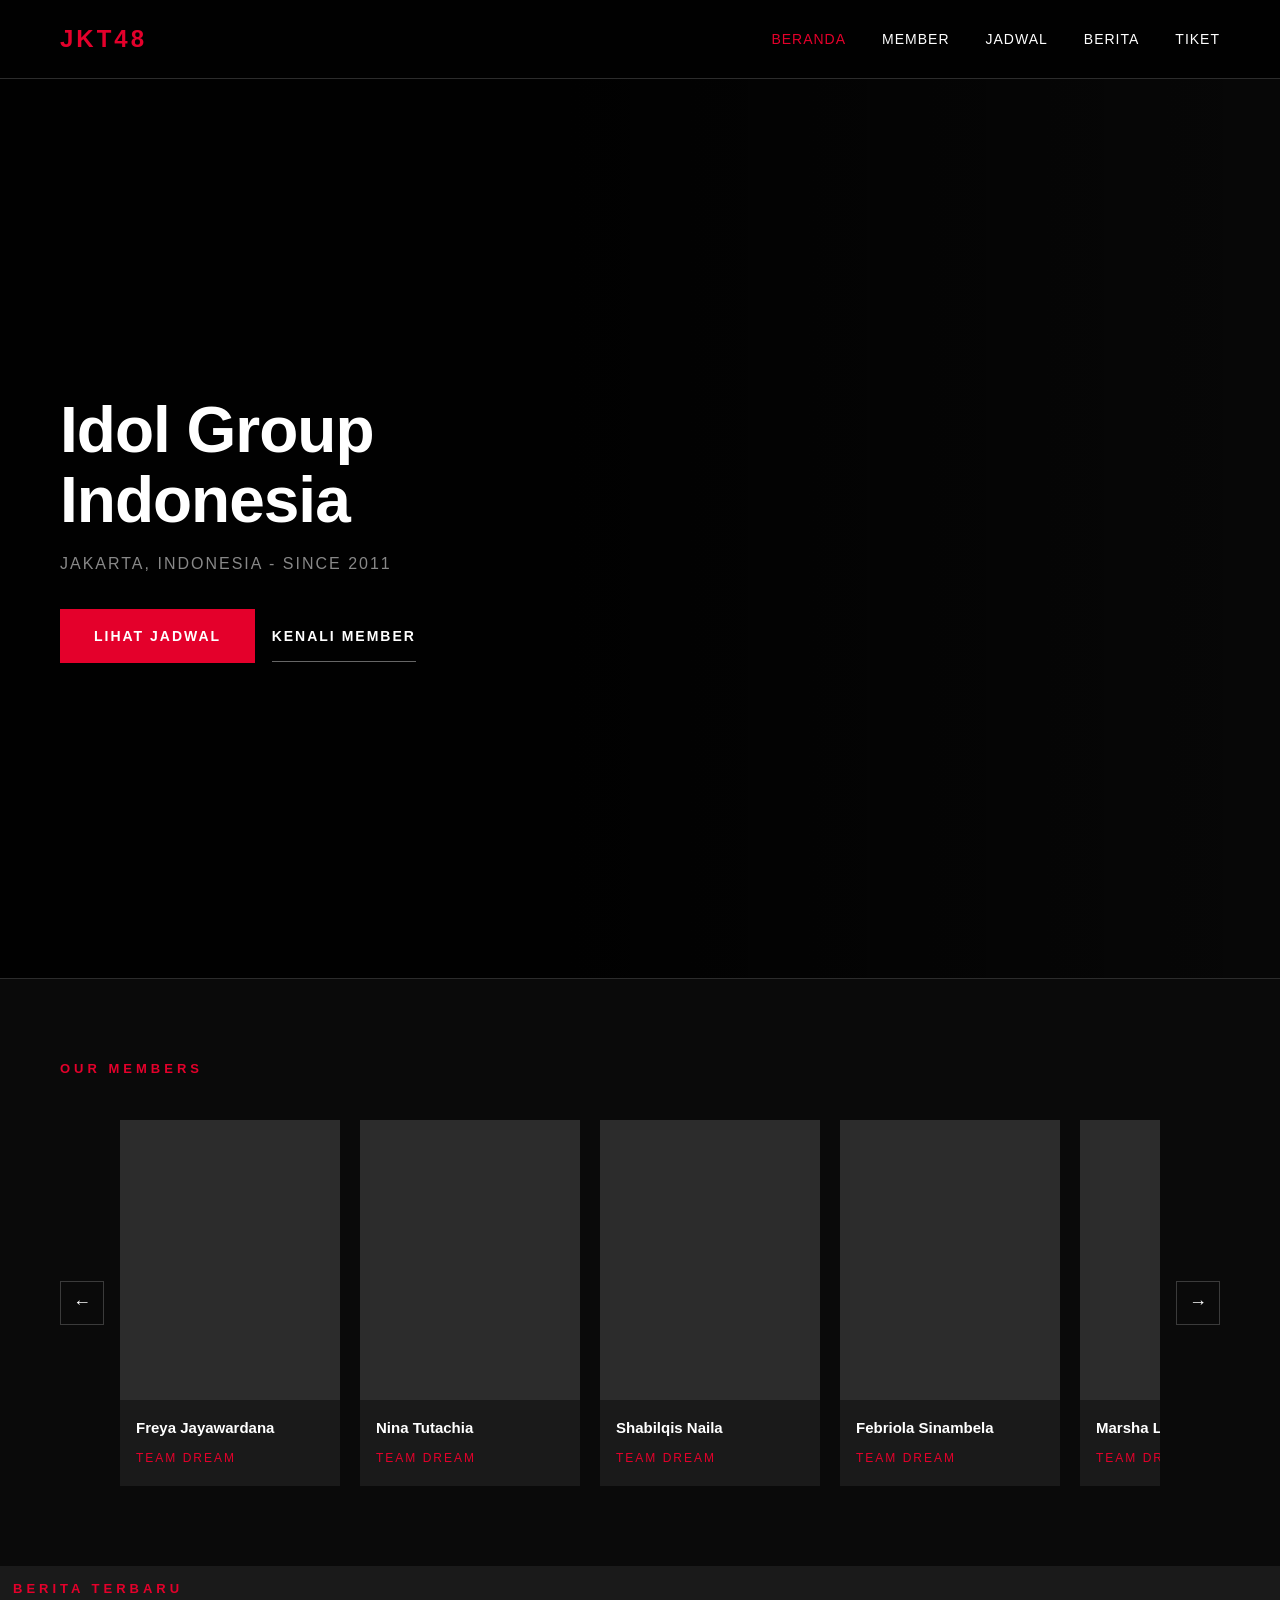
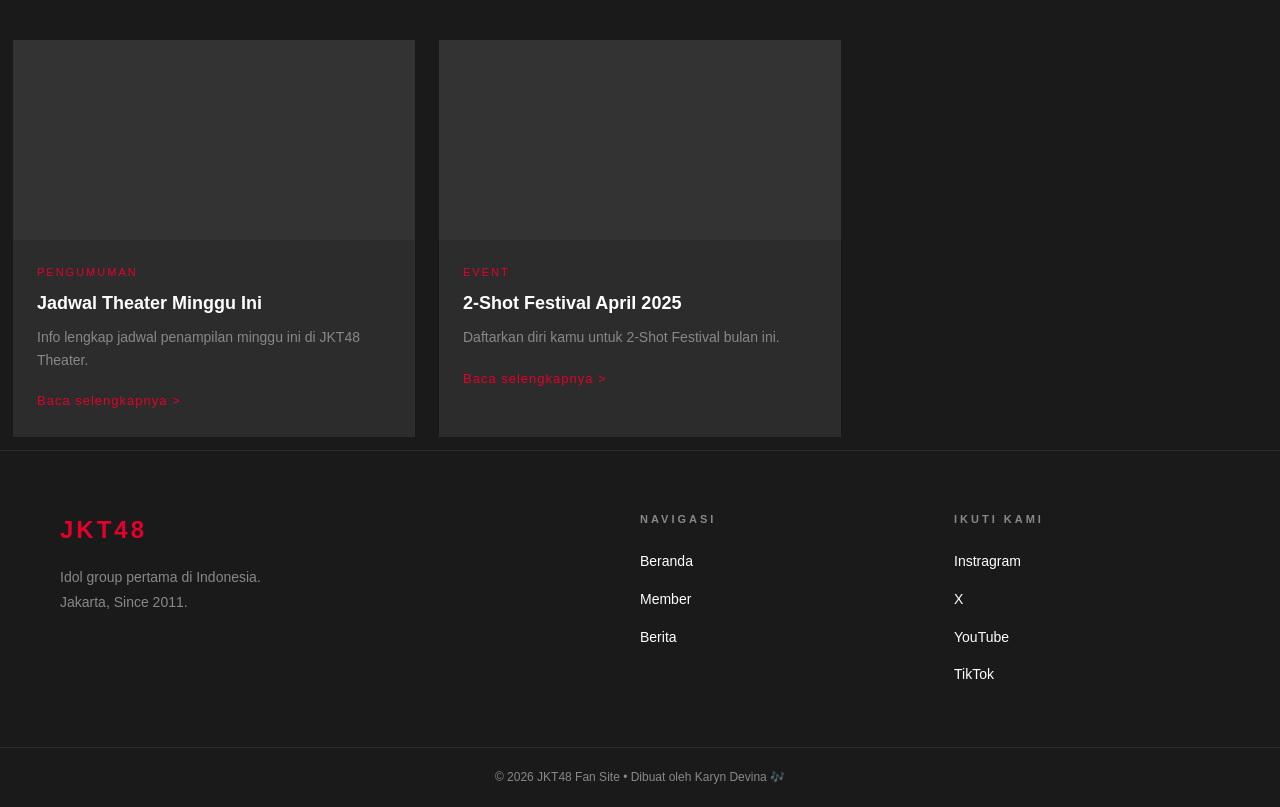
==== index.html @ 303f6e36 "Add files via upload" ====
<!DOCTYPE html>
<html lang="id">
<head>
    <meta charset="UTF-8">
    <meta name="viewport" content="width=device-width, initial-scale=1.0">
    <title>JKT48 Fan Site</title>
    <link rel="stylesheet" href="style.css">
</head>
<body>
    
    <div class="loader" id="loader">
        <div class="loader-text">JKT48</div>
    </div>

    <!-- ====== NAVBAR ====== -->
    <nav class="navbar">
        <div class="logo">JKT48</div>
        <ul class="nav-links">
            <li><a href="#beranda">Beranda</a></li>
            <li><a href="#member">Member</a></li>
            <li><a href="#">Jadwal</a></li>
            <li><a href="#berita">Berita</a></li>
            <li><a href="#">Tiket</a></li>
        </ul>
        <button class="hamburger" id="hamburger">
            <span></span>
            <span></span>
            <span></span>
        </button>
    </nav>

    <!-- ====== HERO SECTION ====== -->
    <section class="hero" id="beranda">
        <div class="hero-content">
            <h1>Idol Group Indonesia</h1>
            <p>Jakarta, Indonesia - Since 2011</p>
            <a href="#" class="btn-primary">Lihat Jadwal</a>
            <a href="#" class="btn-outline">Kenali Member</a>
        </div>
    </section>

<!-- ====== MEMBER SECTION ====== -->
<section class="member-section" id="member">
    <h2 class="section-title">Our Members</h2>
    <div class="carousel-wrapper">
        <button class="carousel-btn prev" id="prevBtn">&#8592;</button>
        <div class="carousel-track" id="carouselTrack">
            <div class="member-card">
                <div class="member-img"></div>
                <div class="member-info">
                    <h3>Freya Jayawardana</h3>
                    <span>Team Dream</span>
                </div>
            </div>
            <div class="member-card">
                <div class="member-img"></div>
                <div class="member-info">
                    <h3>Nina Tutachia</h3>
                    <span>Team Dream</span>
                </div>
            </div>
            <div class="member-card">
                <div class="member-img"></div>
                <div class="member-info">
                    <h3>Shabilqis Naila</h3>
                    <span>Team Dream</span>
                </div>
            </div>
            <div class="member-card">
                <div class="member-img"></div>
                <div class="member-info">
                    <h3>Febriola Sinambela</h3>
                    <span>Team Dream</span>
                </div>
            </div>
            <div class="member-card">
                <div class="member-img"></div>
                <div class="member-info">
                    <h3>Marsha Lenathea</h3>
                    <span>Team Dream</span>
                </div>
            </div>
            <div class="member-card">
                <div class="member-img"></div>
                <div class="member-info">
                    <h3>Oline Manuel</h3>
                    <span>Team Dream</span>
                </div>
            </div>
            <div class="member-card">
                <div class="member-img"></div>
                <div class="member-info">
                    <h3>Gita Sekar</h3>
                    <span>Team Dream</span>
                </div>
            </div>
            <div class="member-card">
                <div class="member-img"></div>
                <div class="member-info">
                    <h3>Fiony Alveria</h3>
                    <span>Team Love</span>
                </div>
            </div>
            <div class="member-card">
                <div class="member-img"></div>
                <div class="member-info">
                    <h3>Angelina Christy</h3>
                    <span>Team Passion</span>
                </div>
            </div>
        </div>
        <button class="carousel-btn next" id="nextBtn">&#8594;</button>
    </div>
</section>

    <!-- ====== BERITA BARU ====== -->
    <section class="news-section" id="berita">
        <h2 class="section-title">Berita Terbaru</h2>
        <div class="news-grid">
            <article class="news-card">
                <div class="news-img"></div>
                <div class="news-body">
                <span class="news-tag">Pengumuman</span>
                <h3>Jadwal Theater Minggu Ini</h3>
                <p>Info lengkap jadwal penampilan minggu ini di JKT48 Theater.</p>
                <a href="#">Baca selengkapnya ></a>
            </div>
            </article>
            <article class="news-card">
                <div class="news-img"></div>
                <div class="news-body">
                    <span class="news-tag">Event</span>
                    <h3>2-Shot Festival April 2025</h3>
                    <p>Daftarkan diri kamu untuk 2-Shot Festival bulan ini.</p>
                    <a href="#">Baca selengkapnya ></a>
                </div>
            </article>
        </div>
    </section>

    <!-- ====== FOOTER ====== -->
    <footer class="footer">
        <div class="footer-grid">
            <div class="footer-brand">
                <div class="logo">JKT48</div>
                <p>Idol group pertama di Indonesia.<br>Jakarta, Since 2011.</p>
            </div>
            <div class="footer-links">
                <h4>Navigasi</h4>
                <ul>
                    <li><a href="#beranda">Beranda</a></li>
                    <li><a href="#member">Member</a></li>
                    <li><a href="#berita">Berita</a></li>
                </ul>
            </div>
            <div class="footer-links">
                <h4>Ikuti Kami</h4>
                <ul>
                    <li><a href="#">Instragram</a></li>
                    <li><a href="#">X</a></li>
                    <li><a href="#">YouTube</a></li>
                    <li><a href="#">TikTok</a></li>
                </ul>
            </div>
        </div>
        <div class="footer-bottom">
            <p>© 2026 JKT48 Fan Site • Dibuat oleh Karyn Devina 🎶</p>
        </div>
    </footer>

     <script src="script.js"></script>
</body>
</html>
---- style.css ----
html {
    scroll-behavior: smooth;
}

/* ====== RESET ====== */
* {
    margin: 0;
    padding: 0;
    box-sizing: border-box;
}

/* ====== VARIABEL WARNA ====== */
:root {
    --merah: #E4002B;
    --merah-gelap: #B0001E;
    --hitam: #0A0A0A;
    --abu-gelap: #1A1A1A;
    --abu: #2C2C2C;
    --teks-redup: #888888;
    --putih: #FFFFFF;
}

body{
    font-family: 'Segoe UI', Arial, sans-serif;
    background-color: var(--hitam);
    color: var(--putih);
    line-height: 1.6;
}

/* ====== NAVBAR ====== */
.navbar {
    display: flex;
    justify-content: space-between;
    align-items: center;
    padding: 20px 60px;
    background-color: rgba(0, 0, 0, 0.9);
    position: sticky;
    top: 0;
    z-index: 100;
    border-bottom: 1px solid var(--abu);
}

.logo {
    font-size: 24px;
    font-weight: 800;
    color: var(--merah);
    letter-spacing: 3px;
}

.nav-links {
    display: flex;
    list-style: none;
    gap: 36px;
}

.nav-links a {
    color: var(--putih);
    text-decoration: none;
    font-size: 14px;
    letter-spacing: 1px;
    text-transform: uppercase;
    transition: color 0.3s;
}

.nav-links a:hover {
    color: var(--merah);
}

/* ====== HERO ====== */
.hero {
    min-height: 100vh;
    display: flex;
    align-items: center;
    padding: 0 60px;
    background-color: var(--hitam);
    background-image: 
        linear-gradient(to right, rgba(0,0,0,0.95) 40%, rgba(0,0,0,0.3)),
        url('https://picsum.photos/1600/900?grayscale');
    background-size: cover;
    background-position: center;
    border-bottom: 1px solid var(--abu);
}
.hero-content {
    max-width: 600px;
}

.hero-content h1 {
    font-size: 64px;
    font-weight: 800;
    line-height: 1.1;
    margin-bottom: 16px;
    letter-spacing: -1px;
}

.hero-content p {
    font-size: 16px;
    color: var(--teks-redup);
    margin-bottom: 32px;
    letter-spacing: 2px;
    text-transform: uppercase;
}

.btn-primary {
    display: inline-block;
    background-color: var(--merah);
    color: var(--putih);
    padding: 14px 32px;
    text-decoration: none;
    font-weight: 700;
    font-size: 14px;
    letter-spacing: 2px;
    text-transform: uppercase;
    margin-right: 12px;
    border: 2px solid var(--merah);
    transition: background-color 0.3s;
    position: relative;
}

.btn-primary:hover {
    background-color: transparent;
    color: var(--merah);
    letter-spacing: 3px;
}

.btn-outline {
  display: inline-block;
  color: var(--putih);
  padding: 14px 0;
  text-decoration: none;
  font-weight: 700;
  font-size: 14px;
  letter-spacing: 2px;
  text-transform: uppercase;
  transition: all 0.3s;
  border-bottom: 1px solid rgba(255, 255, 255, 0.4);
}

.btn-outline:hover {
  border-bottom-color: var(--putih);
  letter-spacing: 3px;
}

/* ====== BERITA ====== */
.news-section {
    padding: 13px;
    background-color: var(--abu-gelap);
}

.section-title {
    font-size: 13px;
    letter-spacing: 4px;
    text-transform: uppercase;
    color: var(--merah);
    margin-bottom: 40px;
}

.news-grid {
    display: grid;
    grid-template-columns: repeat(3, 1fr);
    gap: 24px;
}

.news-card {
    background-color: var(--abu);
    overflow: hidden;
    opacity: 0;
    transform: translateY(20px);
    transition: opacity 0.6s ease, transform 0.6s ease;
}

.news-card.visible {
    opacity: 1;
    transform: translateY(0);
}

.news-card:hover {
    transform: translateY(-6px);
}

.news-img {
    height: 200px;
    background-color: #333;
    background-image: url('https://picsum.photos/600/400?random');
    background-size: cover;
}

.news-body {
    padding: 24px;
}

.news-tag {
    font-size: 11px;
    letter-spacing: 2px;
    text-transform: uppercase;
    color: var(--merah);
    display: block;
    margin-bottom: 10px;
}

.news-body h3 {
    font-size: 18px;
    margin-bottom: 10px;
    line-height: 1.4;
}

.news-body p {
    font-size: 14px;
    color: var(--teks-redup);
    margin-bottom: 16px;
}

.news-body a {
    font-size: 13px;
    color: var(--merah);
    text-decoration: none;
    letter-spacing: 1px;
}

/* ===== FOOTER ===== */
.footer {
    background-color: var(--abu-gelap);
    border-top: 1px solid var(--abu);
}

.footer-grid {
    display: grid;
    grid-template-columns: 2fr 1fr 1fr;
    gap: 48px;
    padding: 60px;
}

.footer-brand p {
    font-size: 14px;
    color: var(--teks-redup);
    margin-top: 16px;
    line-height: 1.8;
}

.footer-links h4 {
    font-size: 11px;
    letter-spacing: 3px;
    text-transform: uppercase;
    color: var(--teks-redup);
    margin-bottom: 20px;
}

.footer-links ul {
    list-style: none;
    display: flex;
    flex-direction: column;
    gap: 12px;
}

.footer-links a {
    color: var(--putih);
    text-decoration: none;
    font-size: 14px;
    transition: color 0.3s;
}

.footer-links a:hover {
    color: var(--merah);
}

.footer-bottom {
    padding: 20px 60px;
    border-top: 1px solid var(--abu);
    text-align: center;
    font-size: 12px;
    color: var(--teks-redup);
}

/* ===== ANIMASI ===== */
@keyframes fadeUp {
    from {
        opacity: 0;
        transform: translateY(30px);
    }
    to {
        opacity: 1;
        transform: translateY(0);
    }
}

.hero-content h1 {
    animation: fadeUp 0.8s ease 0.2s forwards;
    opacity: 0;
}

.hero-content a {
    animation: fadeUp 0.8s ease 0.4s forwards;
    opacity: 0;
}

.navbar.scrolled {
    padding: 14px 60px;
    background-color: rgba(0,0,0,0.98);
    border-bottom-color: var(--merah);
}

.news-card.visible {
    opacity: 1;
    transform: translateY(0);
}

/* ===== HAMBURGER MENU ===== */
.hamburger {
    display: none;
    flex-direction: column;
    gap: 5px;
    background: none;
    border: none;
    cursor: pointer;
    padding: 4px;
}

.hamburger span {
    display: block;
    width: 24px;
    height: 2px;
    background-color: var(--putih);
    transition: all 0.3s;
}

.hamburger.active span:nth-child(1) {
    transform: translateY(7px) rotate(45deg);
}

.hamburger.active span:nth-child(2) {
    opacity: 0;
}

.hamburger.active span:nth-child(3) {
    transform: translateY(-7px) rotate(-45deg);
}

/* ===== RESPONSIVE MOBILE ===== */
@media (max-width: 768px) {
    .hamburger {
        display: flex;
    }

    .nav-links {
        display: none;
        position: absolute;
        top: 100%;
        left: 0;
        width: 100%;
        flex-direction: column;
        background-color: rgba(0,0,0,0.98);
        padding: 24px 60px;
        gap: 24px;
        border-bottom: 1px solid var(--abu);
    }

    .nav-links.open {
        display: flex;
    }

    .hero-content h1 {
        font-size: 40px;
    }

    .news-grid {
        grid-template-columns: 1fr;
    }
}

/* ===== MEMBER SECTION ===== */
.member-section {
    padding: 80px 60px;
    background-color: var(--hitam);
    overflow: hidden;
}

.carousel-wrapper {
    position: relative;
    display: flex;
    align-items: center;
    gap: 16px;
}

.carousel-track {
    display: flex;
    gap: 20px;
    overflow: hidden;
    flex: 1;
}

.member-card {
    min-width: 220px;
    background-color: var(--abu-gelap);
    flex-shrink: 0;
    transition: transform 0.3s;
}

.member-card:hover {
    transform: translateY(-6px);
}

.member-img {
    height: 280px;
    background-color: var(--abu);
    background-image: url('https://picsum.photos/220/280?random');
    background-size: cover;
    background-position: center;
    filter: grayscale(30%);
    transition: filter 0.3s;
}

.member-card:hover .member-img {
    filter: grayscale(0%);
}

.member-info {
    padding: 16px;
}

.member-info h3 {
    font-size: 15px;
    font-weight: 700;
    margin-bottom: 4px;
}

.member-info span {
    font-size: 12px;
    color: var(--merah);
    letter-spacing: 2px;
    text-transform: uppercase;
}

.carousel-btn {
    background: none;
    border: 1px solid rgba(255, 255, 255, 0.2);
    color: var(--putih);
    width: 44px;
    height: 44px;
    cursor: pointer;
    font-size: 18px;
    flex-shrink: 0;
    transition: all 0.3s;
}

.carousel-btn:hover {
    border-color: var(--merah);
    color: var(--merah);
}

.nav-links a.active {
    color: var(--merah);
}

/* ===== CUSTOM CURSOR ===== */

a, button {
    cursor: pointer;
}

/* ===== LOADER ===== */
.loader {
    position: fixed;
    top: 0;
    left: 0;
    width: 100%;
    height: 100%;
    background-color: var(--hitam);
    display: flex;
    align-items: center;
    justify-content: center;
    z-index: 9999;
    transition: opacity 0.6s ease;
}

.loader-text {
    font-size: 32px;
    font-weight: 800;
    letter-spacing: 8px;
    color: var(--merah);
    animation: fadeUp 0.8s ease forwards;
}

.loader.hidden {
    opacity: 0;
    pointer-events: none;
}
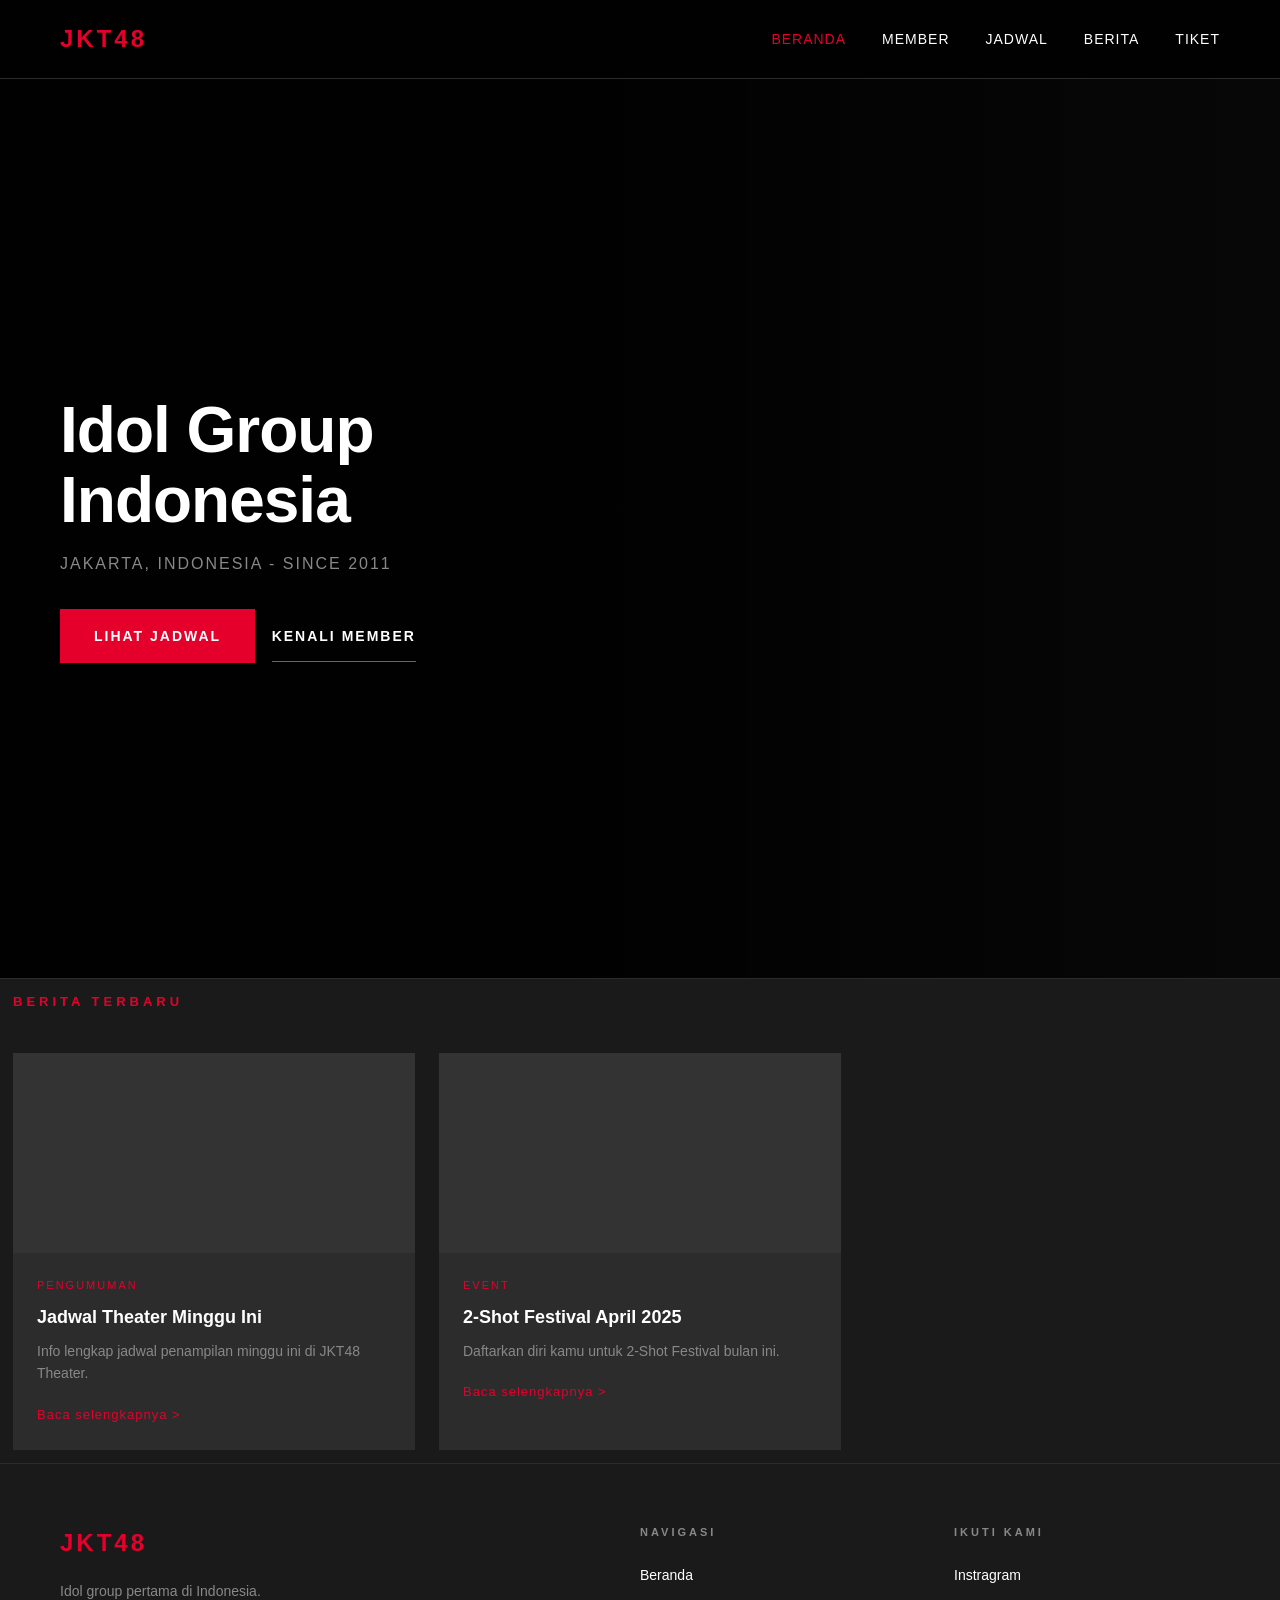
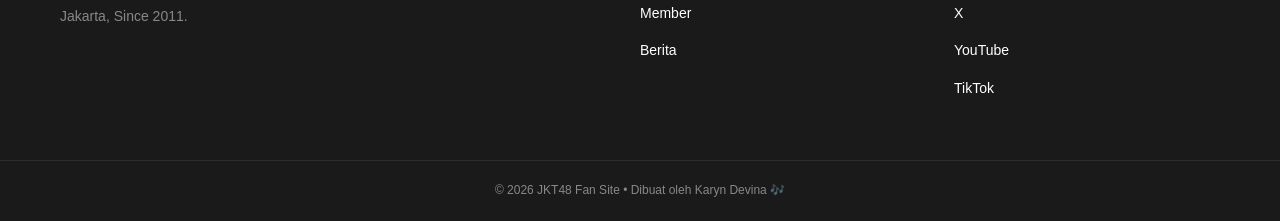
==== commit a1c79612: "Add files via upload" ====
--- a/index.html
+++ b/index.html
@@ -17,7 +17,7 @@
         <div class="logo">JKT48</div>
         <ul class="nav-links">
             <li><a href="#beranda">Beranda</a></li>
-            <li><a href="#member">Member</a></li>
+            <li><a href="member.html">Member</a></li>
             <li><a href="#">Jadwal</a></li>
             <li><a href="#berita">Berita</a></li>
             <li><a href="#">Tiket</a></li>
@@ -38,80 +38,6 @@
             <a href="#" class="btn-outline">Kenali Member</a>
         </div>
     </section>
-
-<!-- ====== MEMBER SECTION ====== -->
-<section class="member-section" id="member">
-    <h2 class="section-title">Our Members</h2>
-    <div class="carousel-wrapper">
-        <button class="carousel-btn prev" id="prevBtn">&#8592;</button>
-        <div class="carousel-track" id="carouselTrack">
-            <div class="member-card">
-                <div class="member-img"></div>
-                <div class="member-info">
-                    <h3>Freya Jayawardana</h3>
-                    <span>Team Dream</span>
-                </div>
-            </div>
-            <div class="member-card">
-                <div class="member-img"></div>
-                <div class="member-info">
-                    <h3>Nina Tutachia</h3>
-                    <span>Team Dream</span>
-                </div>
-            </div>
-            <div class="member-card">
-                <div class="member-img"></div>
-                <div class="member-info">
-                    <h3>Shabilqis Naila</h3>
-                    <span>Team Dream</span>
-                </div>
-            </div>
-            <div class="member-card">
-                <div class="member-img"></div>
-                <div class="member-info">
-                    <h3>Febriola Sinambela</h3>
-                    <span>Team Dream</span>
-                </div>
-            </div>
-            <div class="member-card">
-                <div class="member-img"></div>
-                <div class="member-info">
-                    <h3>Marsha Lenathea</h3>
-                    <span>Team Dream</span>
-                </div>
-            </div>
-            <div class="member-card">
-                <div class="member-img"></div>
-                <div class="member-info">
-                    <h3>Oline Manuel</h3>
-                    <span>Team Dream</span>
-                </div>
-            </div>
-            <div class="member-card">
-                <div class="member-img"></div>
-                <div class="member-info">
-                    <h3>Gita Sekar</h3>
-                    <span>Team Dream</span>
-                </div>
-            </div>
-            <div class="member-card">
-                <div class="member-img"></div>
-                <div class="member-info">
-                    <h3>Fiony Alveria</h3>
-                    <span>Team Love</span>
-                </div>
-            </div>
-            <div class="member-card">
-                <div class="member-img"></div>
-                <div class="member-info">
-                    <h3>Angelina Christy</h3>
-                    <span>Team Passion</span>
-                </div>
-            </div>
-        </div>
-        <button class="carousel-btn next" id="nextBtn">&#8594;</button>
-    </div>
-</section>
 
     <!-- ====== BERITA BARU ====== -->
     <section class="news-section" id="berita">
@@ -149,17 +75,17 @@
                 <h4>Navigasi</h4>
                 <ul>
                     <li><a href="#beranda">Beranda</a></li>
-                    <li><a href="#member">Member</a></li>
+                    <li><a href="member.html">Member</a></li>
                     <li><a href="#berita">Berita</a></li>
                 </ul>
             </div>
             <div class="footer-links">
                 <h4>Ikuti Kami</h4>
                 <ul>
-                    <li><a href="#">Instragram</a></li>
-                    <li><a href="#">X</a></li>
-                    <li><a href="#">YouTube</a></li>
-                    <li><a href="#">TikTok</a></li>
+                    <li><a href="https://www.instagram.com/jkt48/" target="_blank">Instragram</a></li>
+                    <li><a href="https://x.com/officialJKT48" target="_blank">X</a></li>
+                    <li><a href="https://www.youtube.com/@JKT48" target="_blank">YouTube</a></li>
+                    <li><a href="https://www.tiktok.com/@jkt48.official" target="_blank">TikTok</a></li>
                 </ul>
             </div>
         </div>
--- a/style.css
+++ b/style.css
@@ -75,7 +75,7 @@
     background-color: var(--hitam);
     background-image: 
         linear-gradient(to right, rgba(0,0,0,0.95) 40%, rgba(0,0,0,0.3)),
-        url('https://picsum.photos/1600/900?grayscale');
+        url('image/jkt48.png');
     background-size: cover;
     background-position: center;
     border-bottom: 1px solid var(--abu);
@@ -399,9 +399,8 @@
 }
 
 .member-img {
-    height: 280px;
+    height: 320px;
     background-color: var(--abu);
-    background-image: url('https://picsum.photos/220/280?random');
     background-size: cover;
     background-position: center;
     filter: grayscale(30%);
@@ -482,4 +481,43 @@
 .loader.hidden {
     opacity: 0;
     pointer-events: none;
+}
+
+/* ===== PAGE HEADER ===== */
+.page-header {
+    padding: 80px 60px 40px;
+    background-color: var(--hitam);
+    border-bottom: 1px solid var(--abu);
+}
+
+.page-header h1 {
+    font-size: 48px;
+    font-weight: 800;
+    letter-spacing: -1px;
+    margin-bottom: 8px;
+}
+
+.page-header p {
+    color: var(--teks-redup);
+    font-size: 14px;
+    letter-spacing: 2px;
+    text-transform: uppercase;
+}
+
+/* ===== MEMBER PAGE GRID ===== */
+.member-page {
+    padding: 60px;
+    background-color: var(--hitam);
+}
+
+.member-grid {
+    display: grid;
+    grid-template-columns: repeat(4, 1fr);
+    gap: 24px;
+}
+
+@media (max-width: 768px) {
+    .member-grid {
+        grid-template-columns: repeat(2, 1fr);
+    }
 }
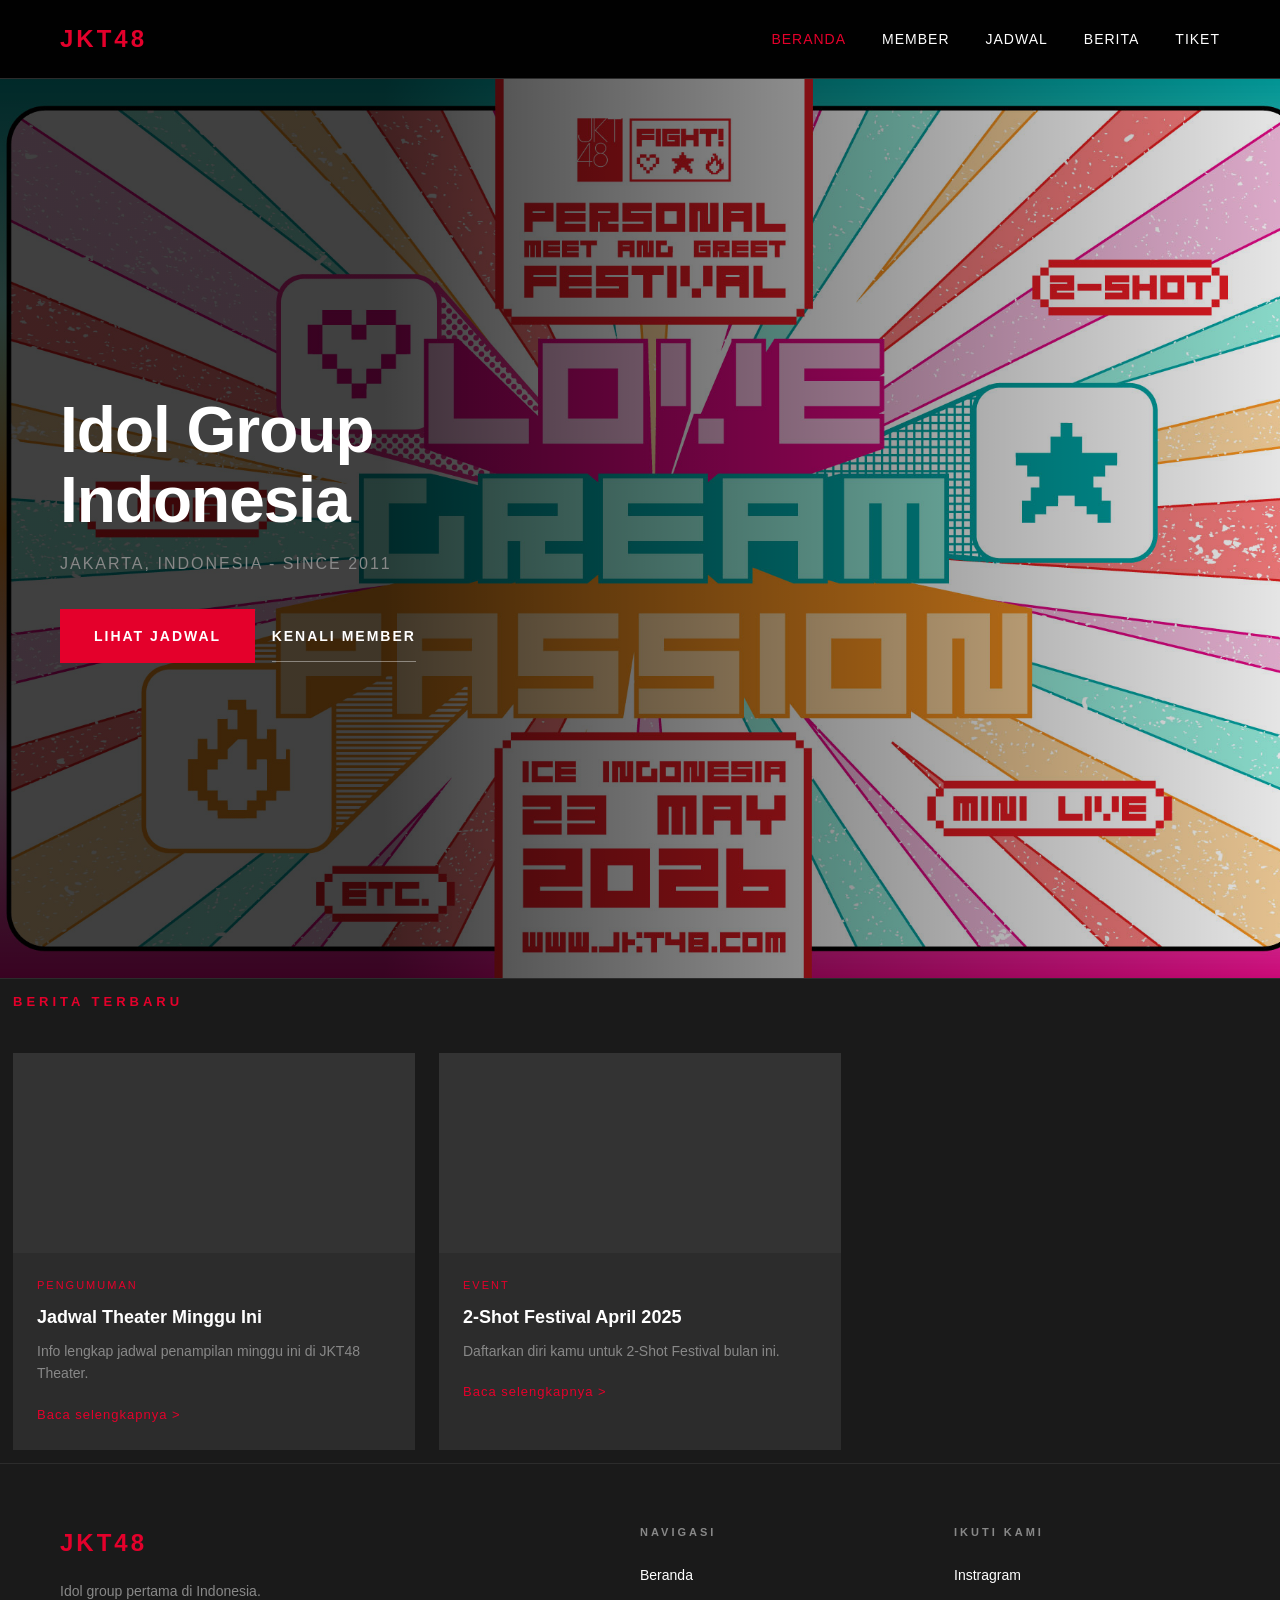
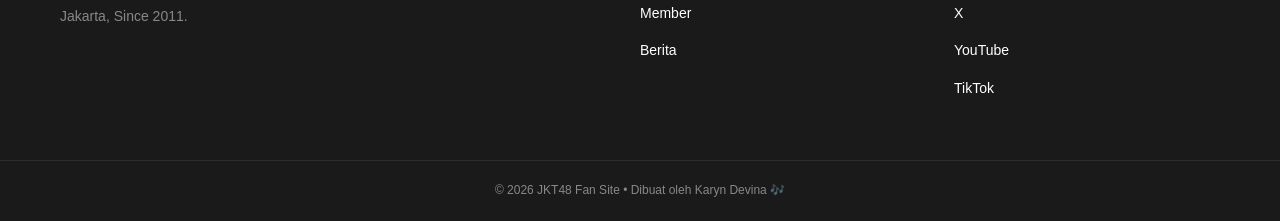
==== commit 6bddc9bc: "Add files via upload" ====
--- a/index.html
+++ b/index.html
@@ -35,7 +35,7 @@
             <h1>Idol Group Indonesia</h1>
             <p>Jakarta, Indonesia - Since 2011</p>
             <a href="#" class="btn-primary">Lihat Jadwal</a>
-            <a href="#" class="btn-outline">Kenali Member</a>
+            <a href="member.html" class="btn-outline">Kenali Member</a>
         </div>
     </section>
 
--- a/style.css
+++ b/style.css
@@ -74,7 +74,7 @@
     padding: 0 60px;
     background-color: var(--hitam);
     background-image: 
-        linear-gradient(to right, rgba(0,0,0,0.95) 40%, rgba(0,0,0,0.3)),
+        linear-gradient(to right, rgba(0,0,0,0.75) 30%, rgba(0,0,0,0.1)),
         url('image/jkt48.png');
     background-size: cover;
     background-position: center;
@@ -399,10 +399,10 @@
 }
 
 .member-img {
-    height: 320px;
+    aspect-ratio: 3 / 4;
     background-color: var(--abu);
     background-size: cover;
-    background-position: center;
+    background-position: top center;
     filter: grayscale(30%);
     transition: filter 0.3s;
 }
@@ -520,4 +520,101 @@
     .member-grid {
         grid-template-columns: repeat(2, 1fr);
     }
+}
+
+/* ===== PROFILE PAGE ===== */
+.profile-section {
+    display: flex;
+    gap: 80px;
+    padding: 80px 60px;
+    background-color: var(--hitam);
+    min-height: 100vh;
+    align-items: center;
+}
+
+.profile-img-wrap {
+    flex-shrink: 0;
+}
+
+.profile-img {
+    width: 340px;
+    aspect-ratio: 3 / 4;
+    background-size: cover;
+    background-position: center;
+    filter: grayscale(20%);
+}
+
+.profile-team {
+    font-size: 12px;
+    letter-spacing: 3px;
+    text-transform: uppercase;
+    color: var(--merah);
+    display: block;
+    margin-bottom: 12px;
+}
+
+.profile-name {
+    font-size: 56px;
+    font-weight: 800;
+    letter-spacing: -1px;
+    line-height: 1.1;
+    margin-bottom: 8px;
+}
+
+.profile-nickname {
+    font-size: 16px;
+    color: var(--teks-redup);
+    letter-spacing: 2px;
+    text-transform: uppercase;
+    margin-bottom: 48px;
+}
+
+.profile-stats {
+    display: grid;
+    grid-template-columns: repeat(2, 1fr);
+    gap: 32px;
+    margin-bottom: 48px;
+    border-top: 1px solid var(--abu);
+    padding-top: 32px;
+}
+
+.stat-item {
+    display: flex;
+    flex-direction: column;
+    gap: 6px;
+}
+
+.stat-label {
+    font-size: 11px;
+    letter-spacing: 2px;
+    text-transform: uppercase;
+    color: var(--teks-redup);
+}
+
+.stat-value {
+    font-size: 16px;
+    font-weight: 600;
+    color: var(--putih);
+}
+
+@media (max-width: 768px) {
+    .profile-section {
+        flex-direction: column;
+        padding: 40px 24px;
+        gap: 40px;
+    }
+
+    .profile-img {
+        width: 100%;
+    }
+
+    .profile-name {
+        font-size: 36px;
+    }
+}
+
+.member-link {
+    text-decoration: none;
+    color: inherit;
+    display: block;
 }
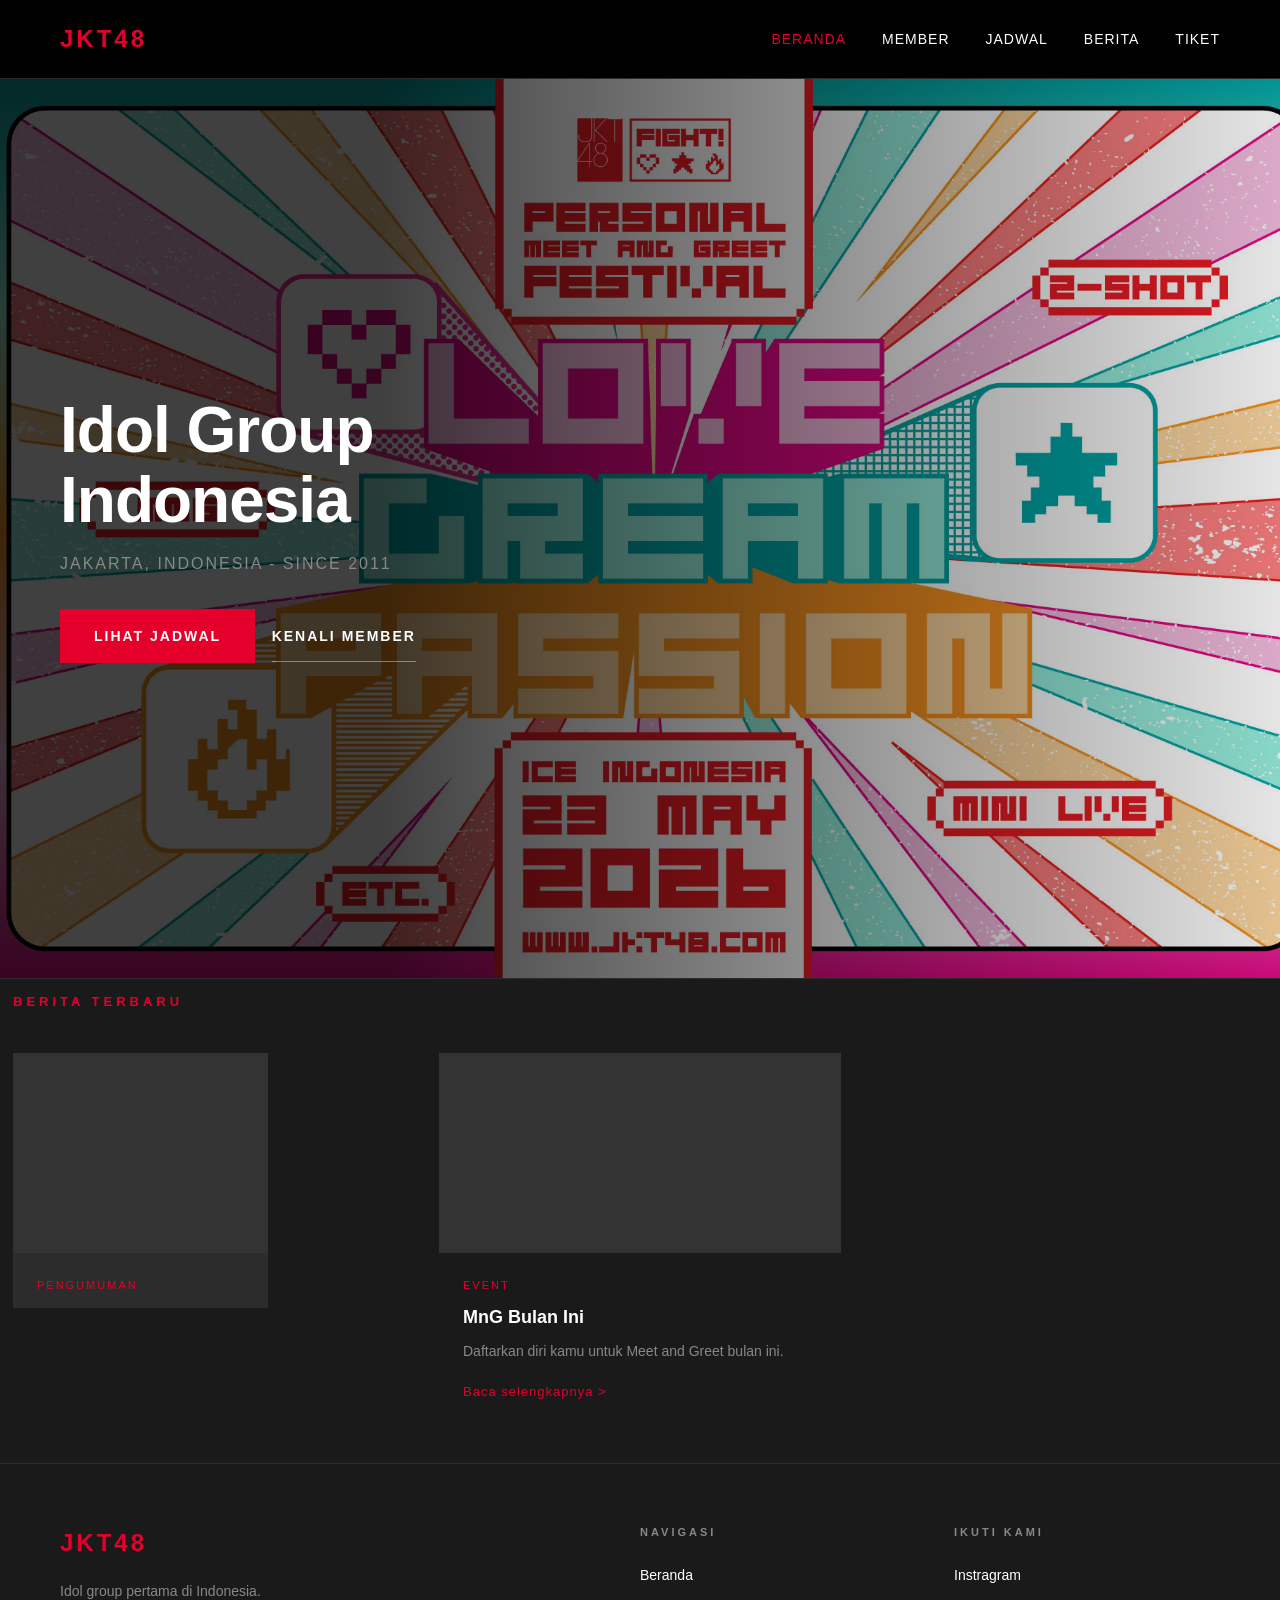
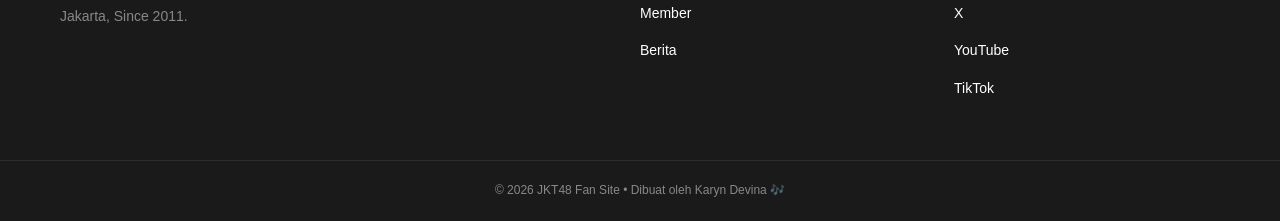
==== commit 984e8cd5: "Add files via upload" ====
--- a/index.html
+++ b/index.html
@@ -4,6 +4,7 @@
     <meta charset="UTF-8">
     <meta name="viewport" content="width=device-width, initial-scale=1.0">
     <title>JKT48 Fan Site</title>
+    <link rel="icon" type="image/jpeg" href="logo.jpeg">
     <link rel="stylesheet" href="style.css">
 </head>
 <body>
@@ -44,7 +45,7 @@
         <h2 class="section-title">Berita Terbaru</h2>
         <div class="news-grid">
             <article class="news-card">
-                <div class="news-img"></div>
+                <div class="news-img" style="background-image: url(image/logo.jpg);"></div>
                 <div class="news-body">
                 <span class="news-tag">Pengumuman</span>
                 <h3>Jadwal Theater Minggu Ini</h3>
@@ -53,11 +54,11 @@
             </div>
             </article>
             <article class="news-card">
-                <div class="news-img"></div>
+                <div class="news-img" style="background-image: url(image/logo.jpg);"></div>
                 <div class="news-body">
                     <span class="news-tag">Event</span>
-                    <h3>2-Shot Festival April 2025</h3>
-                    <p>Daftarkan diri kamu untuk 2-Shot Festival bulan ini.</p>
+                    <h3>MnG Bulan Ini</h3>
+                    <p>Daftarkan diri kamu untuk Meet and Greet bulan ini.</p>
                     <a href="#">Baca selengkapnya ></a>
                 </div>
             </article>
--- a/style.css
+++ b/style.css
@@ -180,8 +180,8 @@
 .news-img {
     height: 200px;
     background-color: #333;
-    background-image: url('https://picsum.photos/600/400?random');
     background-size: cover;
+    background-position: center;
 }
 
 .news-body {
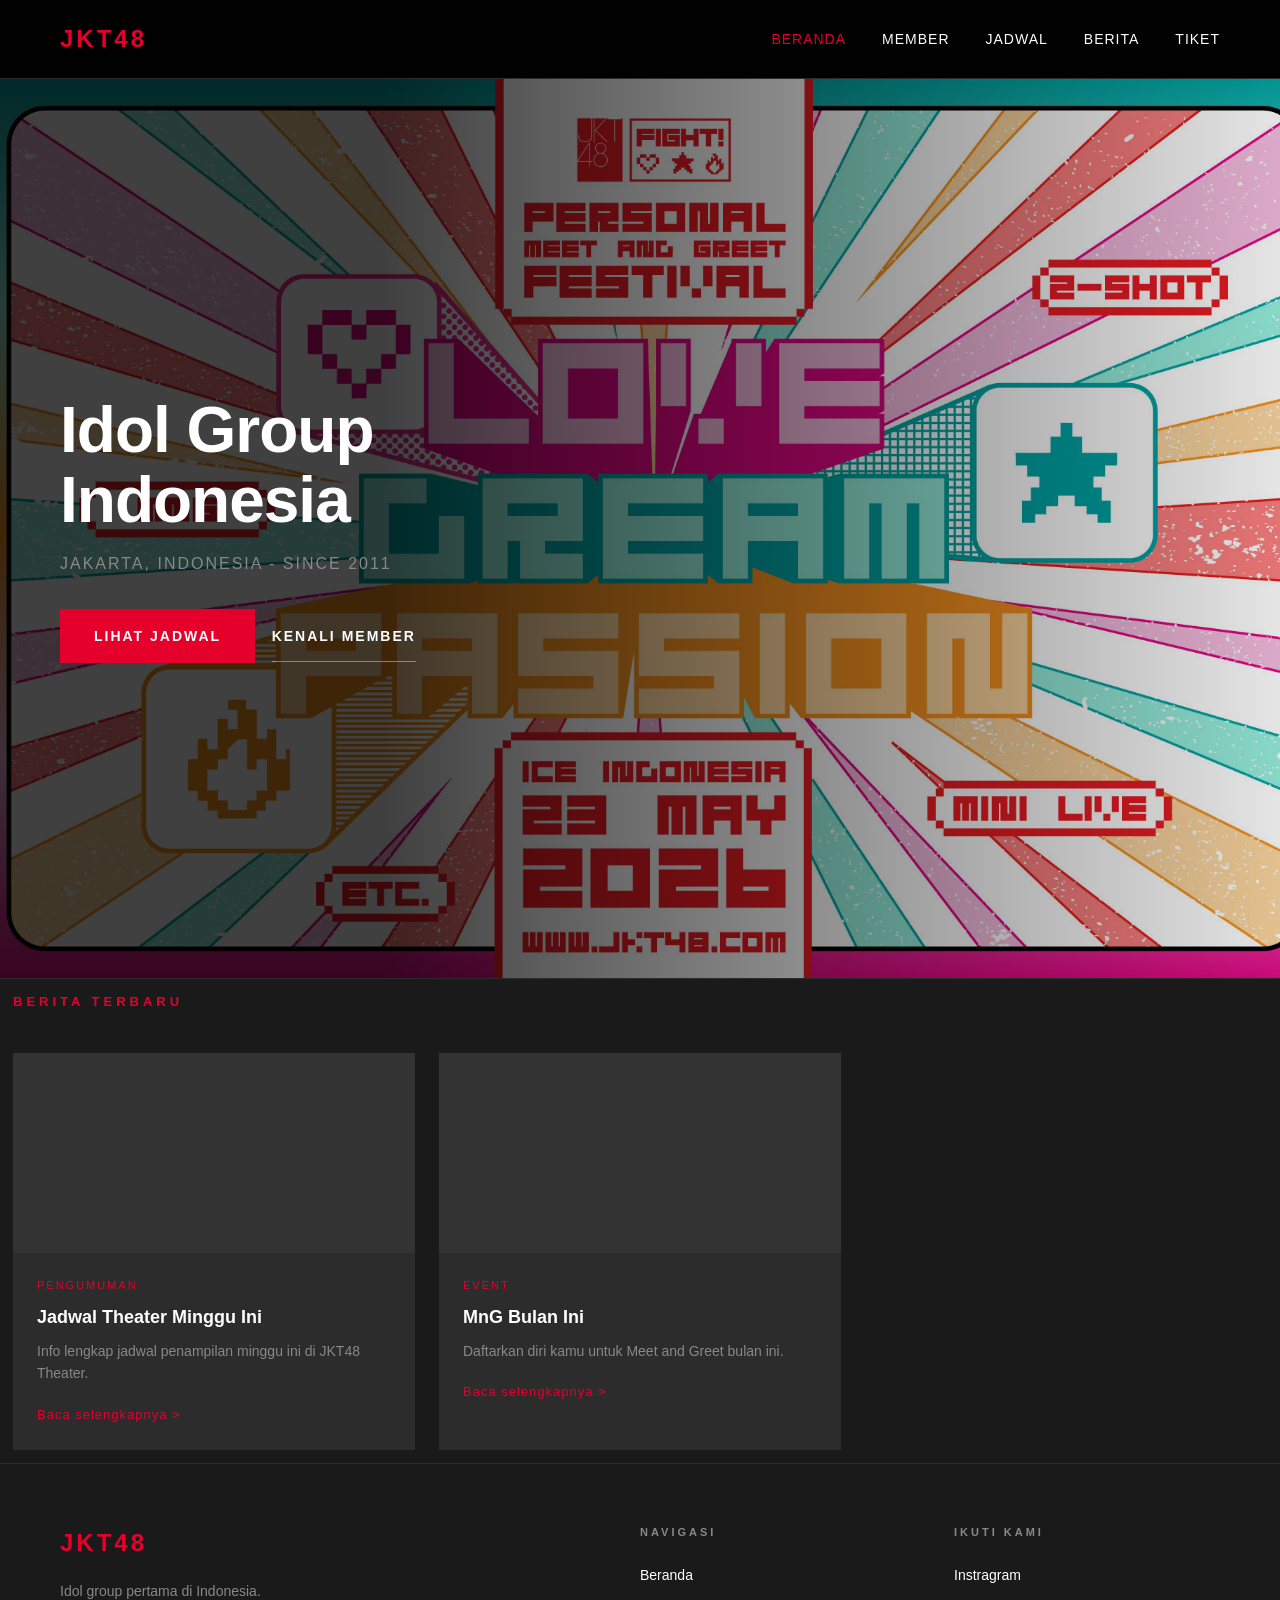
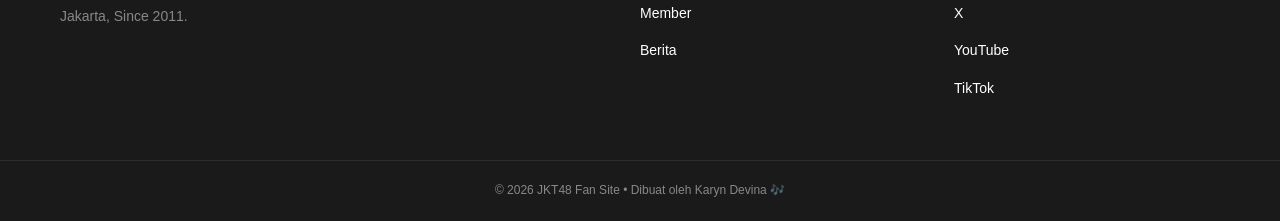
==== commit cf990b8c: "Add files via upload" ====
--- a/index.html
+++ b/index.html
@@ -45,7 +45,7 @@
         <h2 class="section-title">Berita Terbaru</h2>
         <div class="news-grid">
             <article class="news-card">
-                <div class="news-img" style="background-image: url(image/logo.jpg);"></div>
+                <div class="news-img" style="background-image: url(images/logo.jpg);"></div>
                 <div class="news-body">
                 <span class="news-tag">Pengumuman</span>
                 <h3>Jadwal Theater Minggu Ini</h3>
@@ -54,7 +54,7 @@
             </div>
             </article>
             <article class="news-card">
-                <div class="news-img" style="background-image: url(image/logo.jpg);"></div>
+                <div class="news-img" style="background-image: url(images/logo.jpg);"></div>
                 <div class="news-body">
                     <span class="news-tag">Event</span>
                     <h3>MnG Bulan Ini</h3>
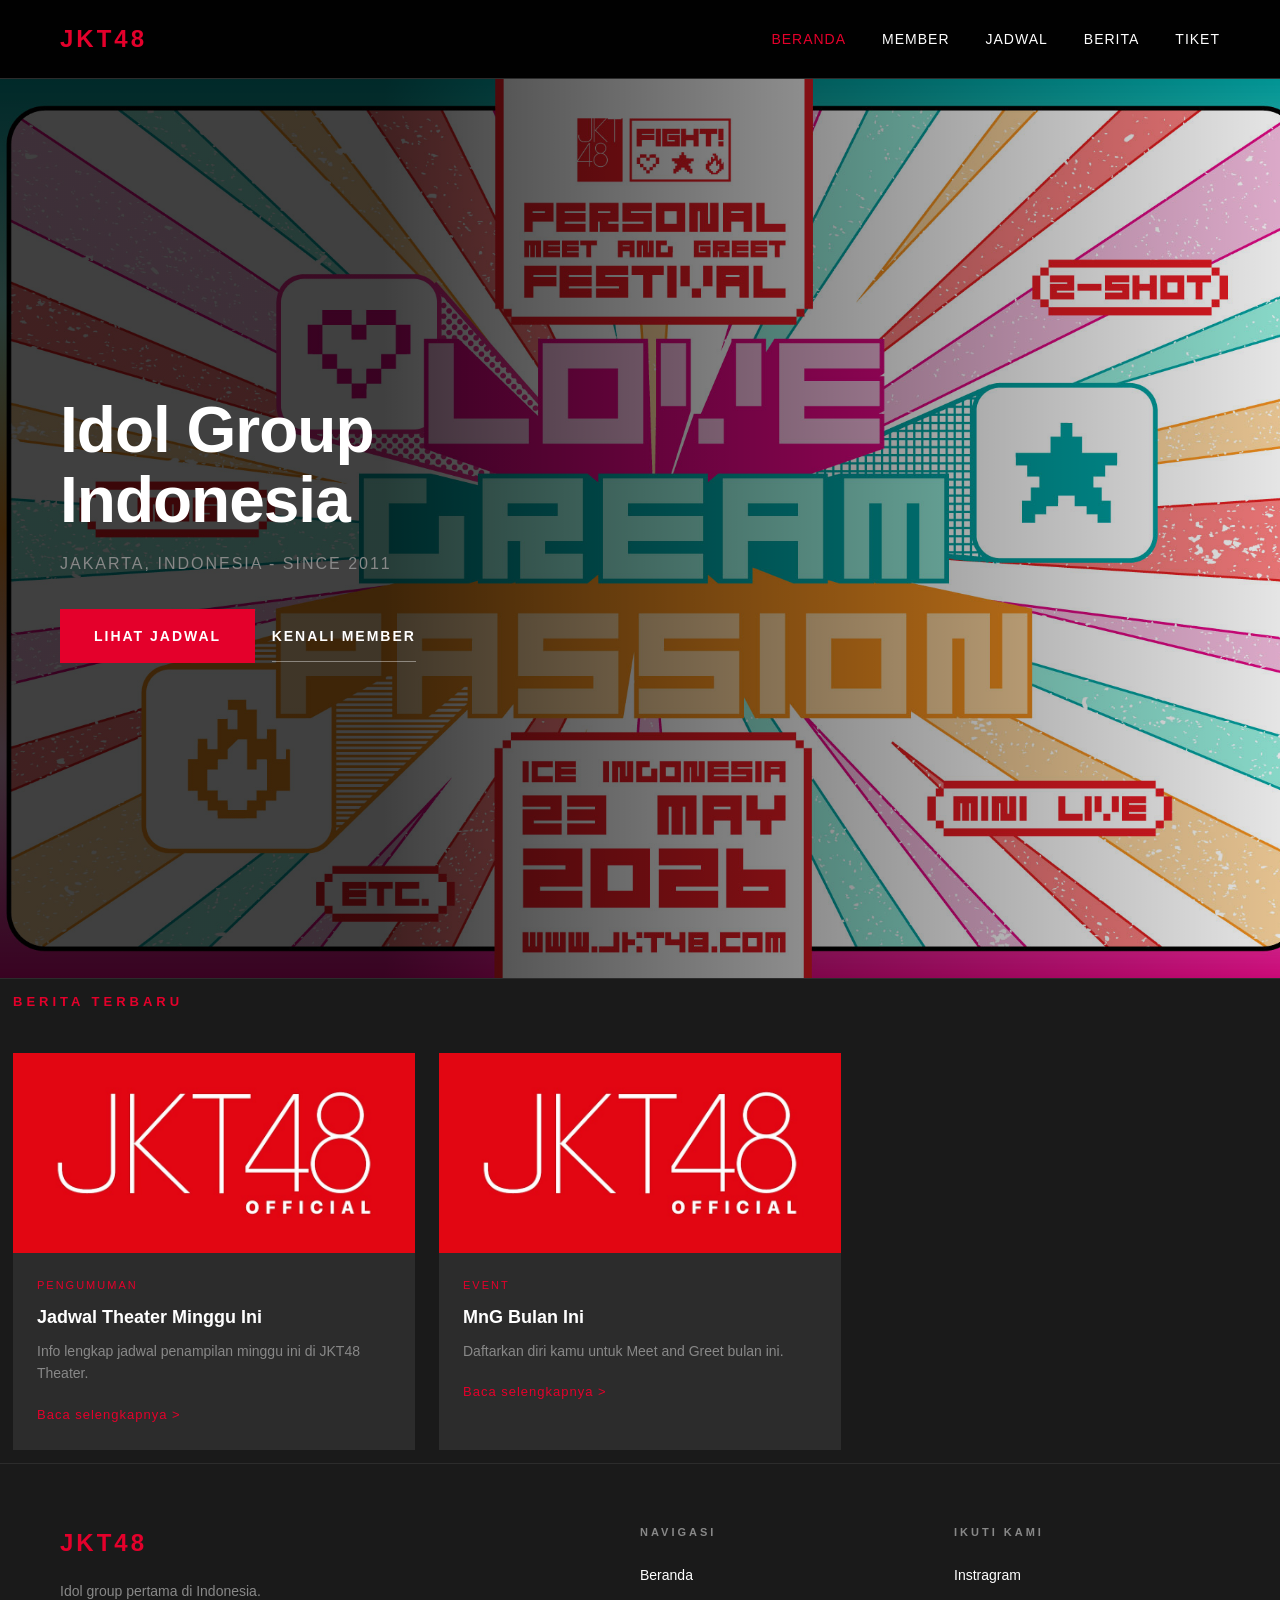
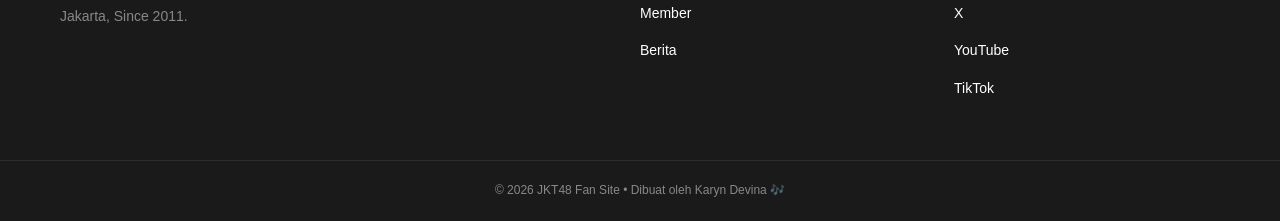
==== commit 6dd81061: "Add files via upload" ====
--- a/index.html
+++ b/index.html
@@ -4,7 +4,7 @@
     <meta charset="UTF-8">
     <meta name="viewport" content="width=device-width, initial-scale=1.0">
     <title>JKT48 Fan Site</title>
-    <link rel="icon" type="image/jpeg" href="logo.jpeg">
+    <link rel="icon" type="image/jpeg" href="logo.jpg">
     <link rel="stylesheet" href="style.css">
 </head>
 <body>
@@ -45,7 +45,7 @@
         <h2 class="section-title">Berita Terbaru</h2>
         <div class="news-grid">
             <article class="news-card">
-                <div class="news-img" style="background-image: url(images/logo.jpg);"></div>
+                <div class="news-img" style="background-image: url(logo.jpg);"></div>
                 <div class="news-body">
                 <span class="news-tag">Pengumuman</span>
                 <h3>Jadwal Theater Minggu Ini</h3>
@@ -54,7 +54,7 @@
             </div>
             </article>
             <article class="news-card">
-                <div class="news-img" style="background-image: url(images/logo.jpg);"></div>
+                <div class="news-img" style="background-image: url(logo.jpg);"></div>
                 <div class="news-body">
                     <span class="news-tag">Event</span>
                     <h3>MnG Bulan Ini</h3>
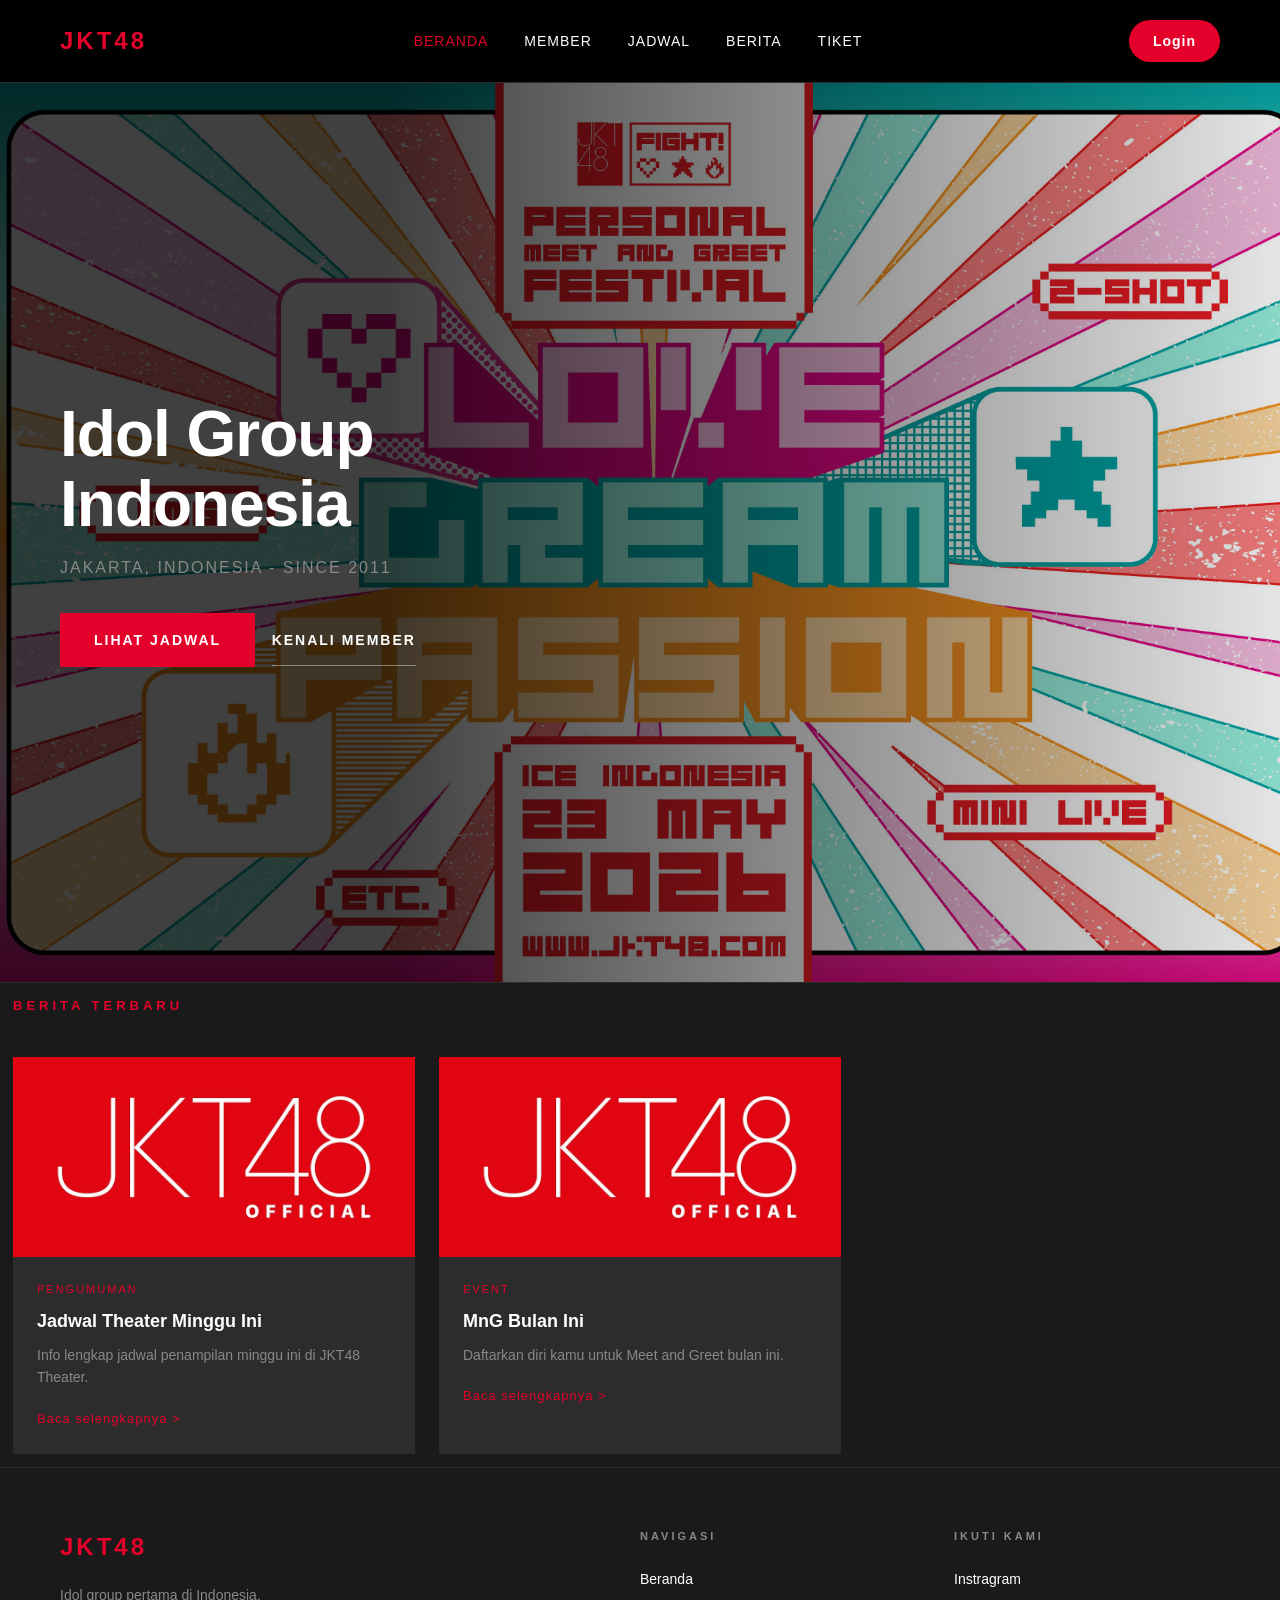
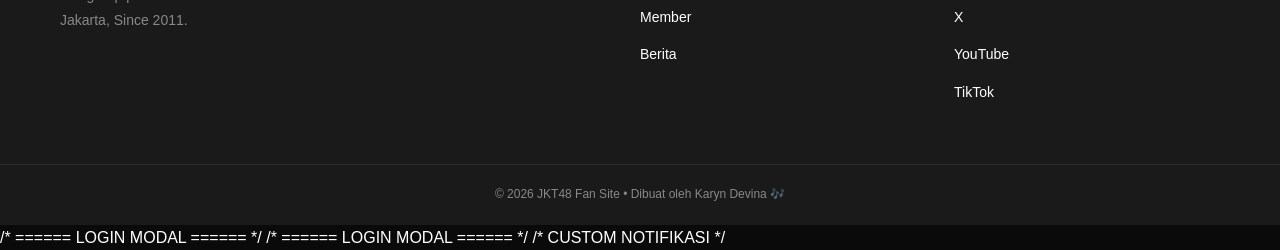
==== commit 94bfed35: "Add files via upload" ====
--- a/index.html
+++ b/index.html
@@ -23,6 +23,8 @@
             <li><a href="#berita">Berita</a></li>
             <li><a href="#">Tiket</a></li>
         </ul>
+        
+        <a href="#" class="login-btn" id="loginBtn">Login</a>
         <button class="hamburger" id="hamburger">
             <span></span>
             <span></span>
@@ -95,6 +97,53 @@
         </div>
     </footer>
 
+/* ====== LOGIN MODAL ====== */
+<div class="login-modal" id="loginModal">
+    <div class="login-box">
+        <span class="close-btn" id="closeBtn">&times;</span>
+        <h2>Login</h2>
+        <p>Masuk ke akun JKT48 kamu</p>
+
+        <form class="login-form">
+            <input type="text" placeholder="Username" required>
+            <input type="password" placeholder="Password" required>
+            <button type="submit">Masuk</button>
+        </form>
+
+        <div class="login-links">
+            <a href="#">Lupa Password?</a>
+            <a herf="#" id="toSignupFromLogin">Belum punya akun? Daftar</a>
+        </div>
+    </div>
+</div>
+
+/* ====== LOGIN MODAL ====== */
+<div class="signup-modal" id="signupModal">
+    <div class="signup-box">
+        <span class="close-signup-btn" id="closeSignupBtn">&times;</span>
+        <h2>Daftar</h2>
+        <p>Buat akun JKT48 baru</p>
+
+        <form class="signup-form">
+            <input type="text" id="signupUsername" placeholder="Username" required>
+            <input type="email" id="signupEmail" placeholder="Email" required>
+            <input type="password" id="signupPassword" placeholder="Password" required>
+            <input type="password" id="signupConfirmPassword" placeholder="Konfirmasi Password" required>
+            <button type="submit">Daftar</button>
+        </form>
+
+        <div class="signup-links">
+            <p>Sudah punya akun? <a href="#" id="toLoginLink">Login</a></p>
+        </div>
+    </div>
+</div>
+
+/* CUSTOM NOTIFIKASI */
+<div class="notification" id="notification">
+    <span class="notif-icon">✓</span>
+    <span class="notif-message" id="notifMessage">Berhasil!</span>
+</div>
+
      <script src="script.js"></script>
 </body>
 </html>
--- a/style.css
+++ b/style.css
@@ -1,5 +1,7 @@
 html {
-    scroll-behavior: smooth;
+  scroll-behavior: smooth;
+  max-width: 100%;
+  overflow-x: hidden;
 }
 
 /* ====== RESET ====== */
@@ -7,6 +9,7 @@
     margin: 0;
     padding: 0;
     box-sizing: border-box;
+    max-width: 100%;
 }
 
 /* ====== VARIABEL WARNA ====== */
@@ -20,11 +23,13 @@
     --putih: #FFFFFF;
 }
 
-body{
-    font-family: 'Segoe UI', Arial, sans-serif;
-    background-color: var(--hitam);
-    color: var(--putih);
-    line-height: 1.6;
+body {
+  font-family: 'Segoe UI', Arial, sans-serif;
+  background-color: var(--hitam);
+  color: var(--putih);
+  line-height: 1.6;
+  cursor: default;
+  overflow-x: hidden;
 }
 
 /* ====== NAVBAR ====== */
@@ -65,6 +70,250 @@
 .nav-links a:hover {
     color: var(--merah);
 }
+
+/* ===== LOGIN BUTTON ====== */
+.login-btn {
+    padding: 10px 24px;
+    background-color: var(--merah);
+    color: var(--putih);
+    text-decoration: none;
+    font-size: 14px;
+    font-weight: 600;
+    letter-spacing: 1px;
+    border-radius: 30px;
+    transition: all 0.3s ease;
+}
+
+.login-btn:hover {
+    background-color: #ff5555;
+    transform: translateY(-2px);
+    box-shadow: 0 4px 12px rgba(255, 51, 51, 0.4);
+}
+
+/* ====== LOGIN MODAL (Background) ====== */
+.login-modal {
+    display: none;
+    position: fixed;
+    top: 0;
+    left: 0;
+    width: 100%;
+    height: 100%;
+    background: rgba(0, 0, 0, 0.8);
+    z-index: 1000;
+    justify-content: center;
+    align-items: center;
+}
+
+/* Saat Dibuka */
+.login-modal.active {
+    display: flex;
+}
+
+/* ====== LOGIN BOX (Kotak Form) ====== */
+.login-box {
+    background: #1a1a1a;
+    padding: 40px;
+    border-radius: 16px;
+    width: 100%;
+    max-width: 400px;
+    position: relative; 
+    border: 1px solid #333;
+}
+
+.login-box h2 {
+    color: var(--putih);
+    margin: 0 0 18px 0;
+    font-size: 2rem;
+}
+
+.login-box p {
+    color: #888;
+    margin: 0 0 30px 0;
+    font-size: 0.9rem;
+}
+
+/* ====== CLOSE BUTTON ====== */
+.close-btn {
+    position: absolute;
+    top: 15px;
+    right: 20px;
+    left: auto;
+    color: #888;
+    font-size: 28px;
+    cursor: pointer;
+    transition: color 0.3s;
+}
+
+.close-btn:hover {
+    color: var(--merah);
+}
+
+/* ====== FORM INPUT ====== */
+.login-form input {
+    width: 100%;
+    padding: 14px 18px;
+    margin-bottom: 15px;
+    background: #252525;
+    border: 1px solid #333;
+    border-radius: 8px;
+    color: var(--putih);
+    font-size: 0.95rem;
+    box-sizing: border-box;
+}
+
+.login-form input:focus {
+    outline: none;
+    border-color: var(--merah);
+}
+
+.login-form button {
+    width: 100%;
+    padding: 14px;
+    background: var(--merah);
+    border: none;
+    border-radius: 8px;
+    color: var(--putih);
+    font-size: 1rem;
+    font-weight: 600;
+    cursor: pointer;
+    margin-top: 10px;
+    transition: all 0.3s;
+}
+
+.login-form button:hover {
+    background: #ff5555;
+}
+
+/* ====== LINKS BAWAH FORM ====== */
+.login-links {
+    margin-top: 20px;
+    display: flex;
+    flex-direction: column;
+    gap: 10px;
+}
+
+.login-links a {
+    color: #888;
+    font-size: 0.85rem;
+    text-decoration: none;
+    transition: color 0.3s;
+}
+
+.login-links a:hover {
+    color: var(--merah);
+}
+
+/* ====== SIGN UP MODAL ====== */
+.signup-modal {
+    display: none;
+    position: fixed;
+    top: 0;
+    left: 0;
+    width: 100%;
+    height: 100%;
+    background: rgba(0, 0, 0, 0.8);
+    z-index: 1000;
+    justify-content: center;
+    align-items: center;
+}
+
+.signup-modal.active {
+    display: flex;
+}
+
+.signup-box {
+    background: #1A1A1A;
+    padding: 40px;
+    border-radius: 16px;
+    width: 100%;
+    max-width: 400px;
+    position: relative;
+    border: 1px solid #333;
+}
+
+.signup-box h2 {
+    color: var(--putih);
+    margin: 0 0 18px 0;
+    font-size: 2rem;
+}
+
+.signup-box p {
+    color: #888;
+    margin: 0 0 30px 0;
+    font-size: 0.9rem;
+}
+
+.close-signup-btn {
+    position: absolute;
+    top: 15px;
+    right: 20px;
+    left: auto;
+    color: #888;
+    font-size: 28px;
+    cursor: pointer;
+    transition: color 0.3s;
+}
+
+.close-signup-btn:hover {
+    color: var(--merah);
+}
+
+.signup-form input {
+    width: 100%;
+    padding: 14px 18px;
+    margin-bottom: 15px;
+    background: #252525;
+    border: 1px solid #333;
+    border-radius: 8px;
+    color: var(--putih);
+    font-size: 0.95rem;
+    box-sizing: border-box;
+}
+
+.signup-form input:focus {
+    outline: none;
+    border-color: var(--merah);
+}
+
+.signup-form button {
+    width: 100%;
+    padding: 14px;
+    background: var(--merah);
+    border: none;
+    border-radius: 8px;
+    color: var(--putih);
+    font-size: 1rem;
+    font-weight: 600;
+    cursor: pointer;
+    margin-top: 10px;
+    transition: all 0.3s;
+}
+
+.singup-form button:hover {
+    background: #ff5555;
+}
+
+.signup-links {
+    margin-top: 20px;
+    text-align: center;
+}
+
+.signup-links p {
+    color: #888;
+    font-size: 0.85rem;
+    margin: 0;
+}
+
+.signup-links a {
+    color: var(--merah);
+    text-decoration: none;
+    font-weight: 600;
+}
+
+.signup-links a:hover {
+    text-decoration: underline;
+}
+
 
 /* ====== HERO ====== */
 .hero {
@@ -334,38 +583,6 @@
     transform: translateY(-7px) rotate(-45deg);
 }
 
-/* ===== RESPONSIVE MOBILE ===== */
-@media (max-width: 768px) {
-    .hamburger {
-        display: flex;
-    }
-
-    .nav-links {
-        display: none;
-        position: absolute;
-        top: 100%;
-        left: 0;
-        width: 100%;
-        flex-direction: column;
-        background-color: rgba(0,0,0,0.98);
-        padding: 24px 60px;
-        gap: 24px;
-        border-bottom: 1px solid var(--abu);
-    }
-
-    .nav-links.open {
-        display: flex;
-    }
-
-    .hero-content h1 {
-        font-size: 40px;
-    }
-
-    .news-grid {
-        grid-template-columns: 1fr;
-    }
-}
-
 /* ===== MEMBER SECTION ===== */
 .member-section {
     padding: 80px 60px;
@@ -514,12 +731,7 @@
     display: grid;
     grid-template-columns: repeat(4, 1fr);
     gap: 24px;
-}
-
-@media (max-width: 768px) {
-    .member-grid {
-        grid-template-columns: repeat(2, 1fr);
-    }
+    margin-top: 50px;
 }
 
 /* ===== PROFILE PAGE ===== */
@@ -597,24 +809,239 @@
     color: var(--putih);
 }
 
-@media (max-width: 768px) {
-    .profile-section {
-        flex-direction: column;
-        padding: 40px 24px;
-        gap: 40px;
-    }
-
-    .profile-img {
-        width: 100%;
-    }
-
-    .profile-name {
-        font-size: 36px;
-    }
-}
-
 .member-link {
     text-decoration: none;
     color: inherit;
     display: block;
+}
+
+@media (max-width: 768px) {
+  .navbar { padding: 16px 24px; width: 100%; }
+  .hamburger { display: flex !important; }
+  .nav-links { display: none !important; position: absolute; top: 100%; left: 0; width: 100%; flex-direction: column; background-color: rgba(0,0,0,0.98); padding: 24px 40px; gap: 24px; }
+  .nav-links.open { display: flex !important; }
+  .hero { padding: 0 24px; }
+  .hero-content h1 { font-size: 36px; }
+  .hero-content p { font-size: 13px; }
+  .news-section { padding: 40px 24px; }
+  .news-grid { grid-template-columns: 1fr; }
+  .footer-grid { grid-template-columns: 1fr; padding: 40px 24px; gap: 32px; }
+  .footer-bottom { padding: 20px 24px; }
+  .page-header { padding: 24px 24px 16px; }
+  .page-header h1 { font-size: 28px; }
+  .page-header p { font-size: 12px; }
+  .member-page { padding: 24px 16px; }
+  .member-grid { grid-template-columns: repeat(2, 1fr); gap: 12px; }
+  .profile-section { flex-direction: column; padding: 40px 24px; gap: 32px; }
+  .profile-img-wrap { width: 100%; }
+  .profile-img { width: 100%; aspect-ratio: 3 / 4; }
+  .profile-name { font-size: 32px; }
+  .profile-stats { grid-template-columns: repeat(2, 1fr); gap: 20px; }
+};
+
+/* STYLING CONTROLS HALAMAN MEMBER */
+.member-page-header {
+    display: flex;
+    justify-content: space-between;
+    align-items: center;
+    flex-wrap: wrap;
+    gap: 20px;
+    width: 100%;
+    margin-bottom: 150px; /* Ditambah agar memberi jarak aman yang luas ke foto member */
+    padding-bottom: 20px;
+    border-bottom: 1px solid rgba(255, 255, 255, 0.1);
+    box-sizing: border-box;
+}
+
+.header-title {
+    flex-shrink: 0;
+    text-align: left;
+}
+
+.header-title h1 {
+    font-size: 2.8rem;
+    font-weight: 700;
+    color: #fff;
+    margin: 0 0 5px 0 !important;
+}
+
+.header-title p {
+    color: #888;
+    font-size: 0.85rem;
+    letter-spacing: 2px;
+    margin: 0 !important;
+}
+
+/* AREA SEARCH & FILTER (KANAN ATAS) */
+.member-controls {
+    display: flex;
+    align-items: center;
+    gap: 20px;
+    margin-left: auto;
+    margin-top: 20px;
+    flex-shrink: 1;
+}
+
+/* SEARCH BAR CAPSULE ELEGAN */
+#searchMember {
+    flex-grow: 1; 
+    min-width: 280px; 
+    padding: 12px 20px;
+    background: #1a1a1a;
+    border: 1px solid #333;
+    border-radius: 30px;
+    color: #fff;
+    font-size: 0.9rem;
+    transition: all 0.3s ease;
+}
+
+#searchMember:focus {
+    outline: none;
+    border-color: #ff3333;
+    box-shadow: 0 0 10px rgba(255, 51, 51, 0.2);
+    width: 290px;
+}
+
+/* DROPDOWN SELECT */
+.filter-wrapper {
+    display: flex;
+    gap: 10px;
+}
+
+#filterTeam, #sortMember {
+    -webkit-appearance: none;
+    -moz-appearance: none;
+    appearance: none;
+
+    padding: 12px 40px 12px 18px;
+    background: #1a1a1a;
+    border: 1px solid #333;
+    border-radius: 30px;
+    color: #ccc;
+    font-size: 0.9rem;
+    cursor: pointer;
+    transition: all 0.3s ease;
+
+    background-image: url("data:image/svg+xml;charset=UTF-8,%3csvg xmlns='http://www.w3.org/2000/svg' viewBox='0 0 24 24' fill='none' stroke='%23888888' stroke-width='2' stroke-linecap='round' stroke-linejoin='round'%3e%3cpolyline points='6 9 12 15 18 9'%3e%3c/polyline%3e%3c/svg%3e");
+    background-repeat: no-repeat;
+    background-position: right 12px center; /* Posisi panah */
+    background-size: 16px;
+}
+
+/* Saat Hover */
+#filterTeam:hover, #sortMember:hover {
+    border-color: #ff3333;
+    color: #fff;
+}
+
+/* Saat Focus */
+#filterTeam:focus, #sortMember:focus {
+    outline: none;
+    border-color: #ff3333;
+    box-shadow: 0 0 10px rgba(255, 51, 51, 0.2);
+}
+
+/* SAAT OPTION DI-HOVER (Di dalam dropdown) */
+#filterTeam option:hover, #sortMember option:hover {
+    background: #ff3333 !important;
+    color: #fff;
+}
+
+/* STYLING OPTION DI DALAM DROPDOWN */
+#filterTeam option, #sortMember option {
+    /* Background dan warna teks */
+    background-color: #1a1a1a;
+    color: #ccc;
+    
+    /* Padding untuk jarak dalam kotak */
+    padding: 12px 16px;
+    
+    /* Font */
+    font-size: 0.9rem;
+    
+    /* Border dan radius */
+    border: none;
+    
+    /* Transition halus */
+    transition: all 0.2s ease;
+}
+
+.search-wrapper {
+    flex-grow: 1; 
+    display: flex;
+}
+
+/* RESPONSIVE: COMPATIBLE UNTUK LAYAR HP */
+@media (max-width: 992px) {
+    .member-page-header {
+        flex-direction: column !important;
+        align-items: flex-start !important;
+        margin-bottom: 50px;
+    }
+    
+    .member-controls {
+        width: 100% !important;
+        flex-direction: column !important;
+        align-items: stretch !important;
+        gap: 12px !important;
+    }
+    
+    #searchMember, .filter-wrapper {
+        width: 100% !important;
+    }
+    
+    #filterTeam, #sortMember {
+        flex: 1;
+    }
+}
+
+/* CUSTOM NOTIFICATION */
+.notification {
+    position: fixed;
+    bottom: 30px;
+    left: 50%;
+    transform: translateX(-50%) translateY(100px);
+    background: #1A1A1A;
+    border: 1px solid #333;
+    border-left: 4px solid var(--merah);
+    padding: 16px 24px;
+    border-radius: 8px;
+    display: flex;
+    align-items: center;
+    gap: 12px;
+    z-index: 2000;
+    opacity: 0;
+    transition: all 0.4s ease;
+    box-shadow: 0 4px 20px rgba(0, 0, 0, 0.5);
+}
+
+.notification.show {
+    transform: translateX(-50%) translateY(0);
+    opacity: 1;
+}
+
+.notification.success {
+    border-left-color: #22c55e;
+}
+
+.notification.error {
+    border-left-color: #ef4444;
+}
+
+.notif-icon {
+    font-size: 20px;
+}
+
+.notification.success .notif-icon {
+    color: #22c55e;
+}
+
+.notification.error .notif-icon {
+    color: #ef4444;
+}
+
+.notif-message {
+    color: var(--putih);
+    font-size: 0.95rem;
+    font-weight: 500;
 }
